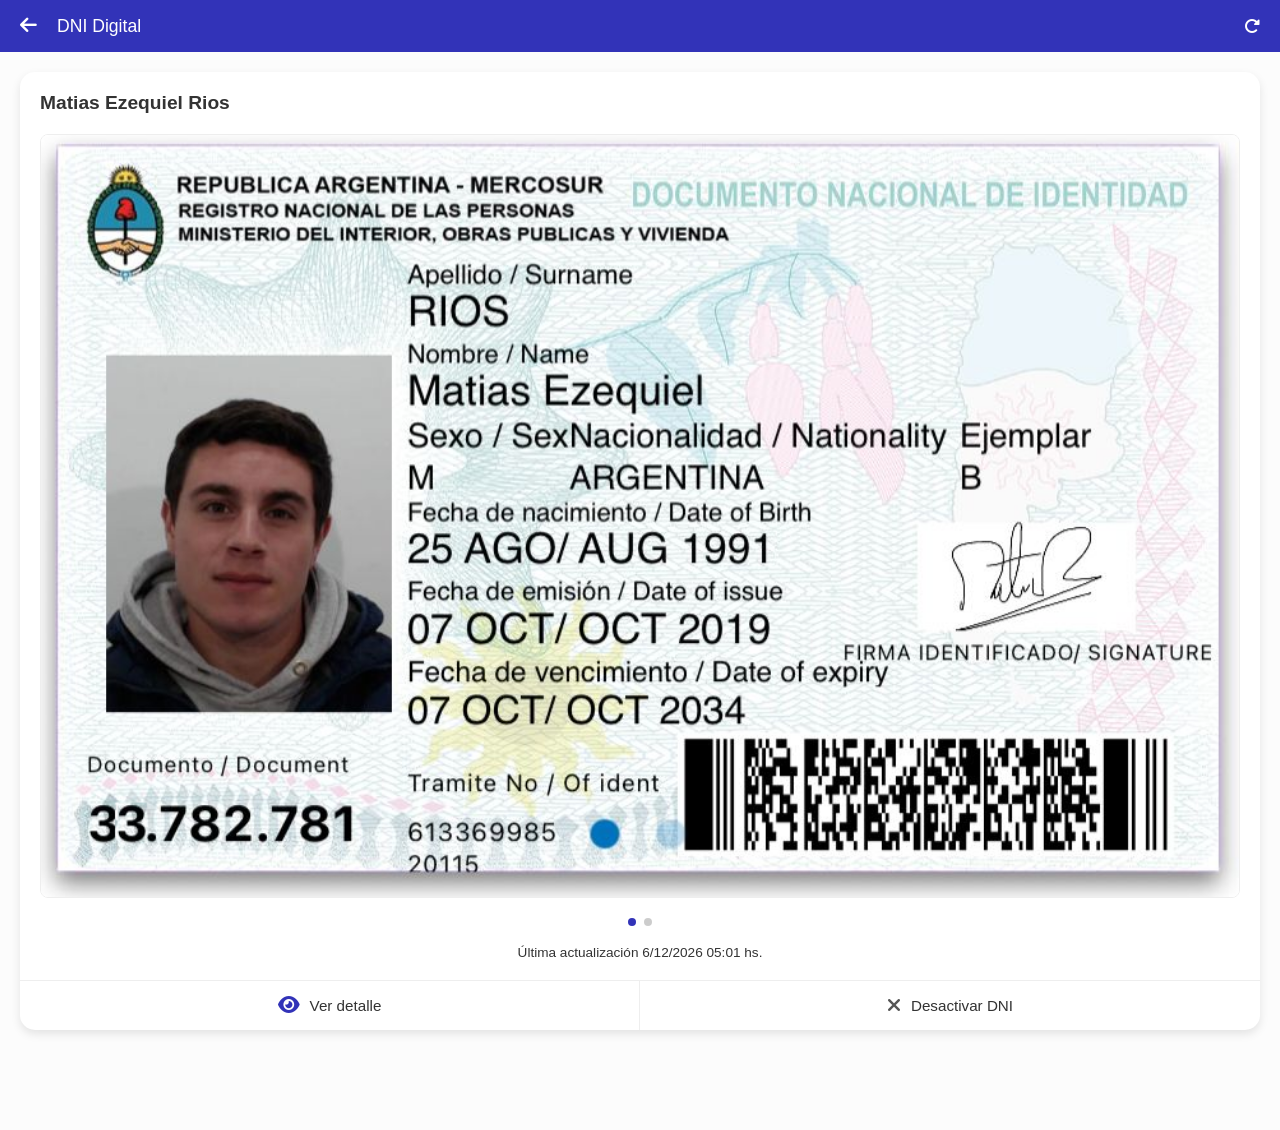
==== identificacion.html @ c2c8cf87 "first commit" ====
<!DOCTYPE html>
<html lang="es">
<head>
    <meta charset="UTF-8">
    <meta name="viewport" content="width=device-width, initial-scale=1.0, maximum-scale=1.0, user-scalable=no">
    <title>DNI Digital - Mi Argentina</title>
    <link rel="stylesheet" href="https://cdn.jsdelivr.net/npm/swiper@11/swiper-bundle.min.css" />
    <link rel="stylesheet" href="https://cdnjs.cloudflare.com/ajax/libs/font-awesome/6.4.0/css/all.min.css">
    <link rel="stylesheet" href="style.css">
    <style>
        body { background-color: #f8f9fa; margin: 0; padding-bottom: 80px; }
        
        .header-dni-digital {
            background-color: var(--brand-blue);
            color: white;
            padding: 15px 20px;
            display: flex;
            align-items: center;
            justify-content: space-between;
        }

        .header-dni-digital h2 { font-size: 1.1rem; font-weight: 500; margin: 0; flex-grow: 1; margin-left: 20px; }
        .header-dni-digital a { color: white; text-decoration: none; font-size: 1.2rem; }

        .dni-container { padding: 20px; }

        /* Tarjeta Blanca Principal */
        .dni-card-main {
            background: white;
            border-radius: 15px;
            box-shadow: 0 4px 10px rgba(0,0,0,0.1);
            overflow: hidden;
            display: flex;
            flex-direction: column;
        }

        .dni-card-content { padding: 20px; text-align: center; }

        .user-full-name {
            text-align: left;
            font-size: 1.2rem;
            font-weight: 700;
            color: #333;
            margin-bottom: 20px;
        }

        /* Swiper / Imagen DNI */
        .swiper-dni { width: 100%; margin-bottom: 15px; }
        .swiper-dni img {
            width: 100%;
            border-radius: 8px;
            border: 1px solid #eee;
        }

        .update-info {
            color: #666;
            font-size: 0.85rem;
            margin-top: 10px;
        }

        /* Botonera de la tarjeta */
        .dni-card-actions {
            display: grid;
            grid-template-columns: 1fr 1fr;
            border-top: 1px solid #eee;
        }

        .btn-card {
            padding: 15px;
            background: none;
            border: none;
            display: flex;
            align-items: center;
            justify-content: center;
            gap: 10px;
            font-size: 0.95rem;
            color: #333;
            font-weight: 500;
        }

        .btn-card:first-child { border-right: 1px solid #eee; }
        .btn-card i { font-size: 1.2rem; color: var(--brand-blue); }
        .btn-card i.fa-xmark { color: #555; }

        /* Paginación Swiper Personalizada */
        .swiper-pagination-bullet-active { background: var(--brand-blue) !important; }
    </style>
</head>
<body>

    <header class="header-dni-digital">
        <a href="documentos.html"><i class="fa-solid fa-arrow-left"></i></a>
        <h2>DNI Digital</h2>
        <i class="fa-solid fa-rotate-right" onclick="location.reload()"></i>
    </header>

    <main class="dni-container">
        <div class="dni-card-main">
            <div class="dni-card-content">
                <h3 class="user-full-name">Matias Ezequiel Rios</h3>
                
                <div class="swiper swiper-dni">
                    <div class="swiper-wrapper">
                        <div class="swiper-slide">
                            <img src="DNI_frente.png" alt="DNI Frente">
                        </div>
                        <div class="swiper-slide">
                            <img src="DNI_dorso.png" alt="DNI Dorso">
                        </div>
                    </div>
                    <div class="swiper-pagination"></div>
                </div>

                <p class="update-info">Última actualización <span class="current-date"></span></p>
            </div>

            <div class="dni-card-actions">
                <button class="btn-card" onclick="toggleDniDetail()">
                    <i class="fa-solid fa-eye"></i> Ver detalle
                </button>
                <button class="btn-card" onclick="alert('Funcionalidad de seguridad: Para desactivar el DNI digital debes comunicarte con el centro de ayuda.')">
                    <i class="fa-solid fa-xmark"></i> Desactivar DNI
                </button>
            </div>
        </div>
        <div id="dni-detail-info" class="dni-detail-container" style="display: none;">
    <div class="detail-group">
        <label>Nombre</label>
        <p>Matias Ezequiel</p>
    </div>
    <div class="detail-group">
        <label>Apellido</label>
        <p>Rios</p>
    </div>
    <div class="detail-group">
        <label>DNI</label>
        <p>33.782.781</p>
    </div>
    <div class="detail-group">
        <label>Ejemplar</label>
        <p>C</p>
    </div>
    <div class="detail-group">
        <label>Nacimiento</label>
        <p>25/08/1991</p>
    </div>
    <div class="detail-group">
        <label>Vencimiento</label>
        <p>07/10/2034</p>
    </div>
</div>
    </main>

    <nav class="footer-nav">
        <a href="home.html" class="nav-item active"><i class="fa-solid fa-house"></i><span>Inicio</span></a>
        <div class="nav-item"><i class="fa-solid fa-newspaper"></i><span>Novedades</span></div>
        <div class="nav-item"><i class="fa-solid fa-phone"></i><span>Teléfonos</span></div>
        <div class="nav-item"><i class="fa-solid fa-face-smile"></i><span>Tina</span></div>
    </nav>

    <script src="https://cdn.jsdelivr.net/npm/swiper@11/swiper-bundle.min.js"></script>
    <script>
        const swiper = new Swiper('.swiper-dni', {
            pagination: { el: '.swiper-pagination', clickable: true },
        });

        // Fecha Actual
        const dateEl = document.querySelector('.current-date');
        const now = new Date();
        dateEl.innerText = now.toLocaleDateString('es-AR') + " " + 
                          now.getHours().toString().padStart(2, '0') + ":" + 
                          now.getMinutes().toString().padStart(2, '0') + " hs.";
    
    function toggleDniDetail() {
    const detailDiv = document.getElementById('dni-detail-info');
    const isHidden = detailDiv.style.display === 'none';
    
    if (isHidden) {
        detailDiv.style.display = 'block';
        // Desplazar suavemente hacia abajo para ver la info
        detailDiv.scrollIntoView({ behavior: 'smooth' });
    } else {
        detailDiv.style.display = 'none';
    }
}
    </script>
</body>
</html>
---- style.css ----
/*:root {
    --brand-blue: #3233B8; // El azul profundo de la captura 
    --bg-gray: #fcfcfc;
    --text-black: #1a1a1a;
    --border-radius: 14px;
}
*/

:root {
    --brand-blue: #3233B8;
    --bg-gray: #fcfcfc;
    --text-black: #1a1a1a;
    --border-radius: 14px;
    /* Forzamos que los controles del sistema (scrollbars, etc) sean claros */
    color-scheme: light only; /*color-scheme: light; */
}

* {
    margin: 0;
    padding: 0;
    box-sizing: border-box;
    font-family: 'Segoe UI', Tahoma, Geneva, Verdana, sans-serif;
}

/*body {
    background-color: var(--bg-gray);
    padding-bottom: 80px;
}*/
body {
    /*background-color: ;*/
    /*color: ;*/ /* Asegura que el texto sea negro */
    /*padding-bottom: 80px;*/

    background-color: var(--bg-gray) !important;
    color: var(--text-black) !important;
    padding-bottom: 80px;
    
    /* Esta propiedad es experimental pero ayuda en navegadores basados en Chromium */
    forced-color-adjust: none;
}

/* Header */
.header-main {
    background-color: var(--brand-blue);
    padding: 15px 20px 40px;
    color: white;
    border-bottom-left-radius: 0;
    border-bottom-right-radius: 0;
}

.header-top {
    display: flex;
    justify-content: space-between;
    align-items: center;
    margin-bottom: 25px;
}

.menu-icon { font-size: 22px; }
/*.app-logo { height: 28px; filter: brightness(0) invert(1); }*/
.app-logo { height: 28px; }

.profile-icon {
    position: relative;
    background: #8e8e8e;
    width: 40px;
    height: 40px;
    border-radius: 50%;
    display: flex;
    justify-content: center;
    align-items: center;
}

.check-badge {
    position: absolute;
    bottom: 0;
    right: -2px;
    background: white;
    color: var(--brand-blue);
    font-size: 8px;
    width: 14px;
    height: 14px;
    border-radius: 50%;
    display: flex;
    justify-content: center;
    align-items: center;
}

.greeting h1 {
    font-size: 1rem;
    text-align: center;
    font-weight: 500;
}

/* Contenido */
.content {
    margin-top: -20px;
    padding: 0 20px;
}

.info-card {
    background: white;
    border-radius: var(--border-radius);
    padding: 25px;
    display: flex;
    align-items: center;
    gap: 20px;
    box-shadow: 0 4px 15px rgba(0,0,0,0.05);
    margin-bottom: 30px;
}

.card-main-icon {
    font-size: 40px;
    color: var(--brand-blue);
}

.card-text p { font-size: 0.95rem; margin-bottom: 10px; color: #444; }

.btn-action {
    background: var(--brand-blue);
    color: white;
    border: none;
    padding: 8px 25px;
    border-radius: 20px;
    font-weight: 600;
    font-size: 0.85rem;
}

.grid-title {
    font-size: 1.1rem;
    margin-bottom: 20px;
    font-weight: 700;
}

/* Grilla */
.menu-grid {
    display: grid;
    grid-template-columns: repeat(4, 1fr);
    gap: 12px;
    margin-bottom: 30px;
}

.grid-card {
    background: white;
    aspect-ratio: 1/1;
    border-radius: 12px;
    display: flex;
    flex-direction: column;
    justify-content: center;
    align-items: center;
    gap: 8px;
    box-shadow: 0 2px 8px rgba(0,0,0,0.04);
    border: 1px solid #f0f0f0;
}

.grid-card i { font-size: 1.4rem; color: var(--brand-blue); }
.grid-card span { font-size: 0.7rem; color: #555; font-weight: 500; }

/* Banner Perfil */
.profile-banner {
    background: #F2D1D1; /* Color rosado suave del banner */
    border-radius: var(--border-radius);
    padding: 20px;
    display: flex;
    align-items: center;
    gap: 15px;
}

.profile-progress {
    width: 60px;
    height: 60px;
    border: 3px solid #3AB6E3;
    border-radius: 50%;
    display: flex;
    justify-content: center;
    align-items: center;
    font-size: 25px;
    color: #888;
    background: white;
}

.banner-info h4 { font-size: 1rem; margin-bottom: 4px; }
.banner-info p { font-size: 0.8rem; color: #555; }

/* Nav Inferior */
.footer-nav {
    position: fixed;
    bottom: 0;
    left: 0;
    width: 100%;
    background: white;
    display: flex;
    justify-content: space-around;
    padding: 10px 0 15px;
    border-top: 1px solid #eee;
}

.nav-item {
    display: flex;
    flex-direction: column;
    align-items: center;
    color: #777;
    flex: 1;
}

.nav-item i { font-size: 1.3rem; margin-bottom: 4px; }
.nav-item span { font-size: 0.75rem; }
.nav-item.active { color: var(--brand-blue); }

/* Desktop Viewport */
@media (min-width: 600px) {
    body { background: #eee; }
    .header-main, .footer-nav, .content {
        max-width: 450px;
        margin-left: auto;
        margin-right: auto;
    }
    .footer-nav { left: 50%; transform: translateX(-50%); }
}

.header-internal {
    background-color: var(--brand-blue);
    color: white;
    padding: 15px 20px;
    position: sticky;
    top: 0;
    z-index: 100;
}

.header-content {
    display: flex;
    align-items: center;
    justify-content: space-between;
}

.header-content h2 {
    font-size: 1.2rem;
    font-weight: 500;
    flex-grow: 1;
    margin-left: 20px;
}

.back-btn {
    color: white;
    font-size: 1.2rem;
    text-decoration: none;
}

.refresh-icon {
    font-size: 1.2rem;
}

.content-internal {
    padding: 20px;
    display: flex;
    flex-direction: column;
    gap: 15px;
}

.doc-card {
    background: white;
    border-radius: 12px;
    padding: 20px;
    display: flex;
    align-items: center;
    box-shadow: 0 2px 8px rgba(0,0,0,0.05);
    border: 1px solid #eee;
}

.doc-icon-section {
    padding-right: 15px;
    border-right: 1px solid #eee;
    color: var(--brand-blue);
    font-size: 1.8rem;
    min-width: 60px;
    display: flex;
    justify-content: center;
}

.doc-info {
    padding-left: 15px;
    flex-grow: 1;
}

.doc-info h3 {
    font-size: 1rem;
    color: #333;
    font-weight: 600;
    line-height: 1.2;
}

.doc-arrow {
    color: #999;
    font-size: 0.9rem;
}

/* Ajuste para que el nav inferior no pise el contenido */
.bg-light {
    background-color: #f8f9fa;
}

/* Desktop Viewport para internas */
@media (min-width: 600px) {
    .header-internal {
        max-width: 450px;
        margin: 0 auto;
    }
}

/* Acordeón y Detalles */
.doc-details {
    display: none; /* Oculto por defecto */
    background: white;
    margin-top: -10px;
    padding: 20px;
    border-radius: 0 0 12px 12px;
    border: 1px solid #eee;
    border-top: none;
    margin-bottom: 15px;
}

.warning-box {
    background-color: #f8f9fa;
    padding: 15px;
    font-size: 0.85rem;
    color: #666;
    border-radius: 8px;
    line-height: 1.4;
}

.qr-container {
    text-align: center;
    padding: 20px 0;
}

.qr-img {
    width: 200px;
    height: 200px;
    margin-bottom: 10px;
}

.update-text {
    font-size: 0.8rem;
    color: #888;
}

.data-grid {
    display: grid;
    grid-template-columns: 1fr 1fr;
    gap: 15px;
    margin-bottom: 25px;
}

.data-grid label {
    display: block;
    font-size: 0.75rem;
    color: #aaa;
    margin-bottom: 2px;
}

.data-grid p {
    font-size: 0.95rem;
    font-weight: 600;
    color: #333;
}

.full-width { grid-column: span 2; }

/* Estado Vigente (Verde) */
.status-active {
    color: #28a745 !important; /* Verde éxito */
    display: flex;
    align-items: center;
    gap: 5px;
}

/* Botón Azul Grande */
.btn-blue-large {
    width: 100%;
    background-color: var(--brand-blue);
    color: white;
    border: none;
    padding: 15px;
    border-radius: 30px;
    font-size: 1rem;
    font-weight: 600;
    margin-bottom: 20px;
}

.data-source {
    border-top: 1px solid #eee;
    padding-top: 15px;
    font-size: 0.85rem;
}

.data-source p { color: #888; margin-bottom: 3px; }
.data-source strong { color: var(--brand-blue); }

.info-footer {
    display: flex;
    gap: 10px;
    background: #f8f9fa;
    padding: 15px;
    border-radius: 8px;
    margin-top: 20px;
    font-size: 0.75rem;
    color: #555;
}

.info-footer i { color: var(--brand-blue); font-size: 1.2rem; }
.info-footer span { color: var(--brand-blue); font-weight: 600; }

.doc-arrow i {
    transition: transform 0.3s ease;
}

.swiper-pagination {
    position: relative !important;
    bottom: 0 !important;
    margin-top: 10px;
}

/* Estilo para los botones del footer que no son links */
.footer-nav .nav-item {
    text-decoration: none;
    cursor: pointer;
}

/* Forzar que el texto sea oscuro en la tarjeta */
.dni-card-main p, .dni-card-main h3 {
    color: #333 !important;
}

/**/
.dni-detail-container {
    background: white;
    margin-top: 15px;
    padding: 20px;
    border-radius: 15px;
    box-shadow: 0 4px 10px rgba(0,0,0,0.05);
}

.detail-group {
    margin-bottom: 15px;
    border-bottom: 1px solid #f0f0f0;
    padding-bottom: 8px;
}

.detail-group:last-child {
    border-bottom: none;
}

.detail-group label {
    display: block;
    color: #888;
    font-size: 0.75rem;
    text-transform: uppercase;
    letter-spacing: 0.5px;
    margin-bottom: 4px;
}

.detail-group p {
    color: #333;
    font-size: 1rem;
    font-weight: 600;
    margin: 0;
}
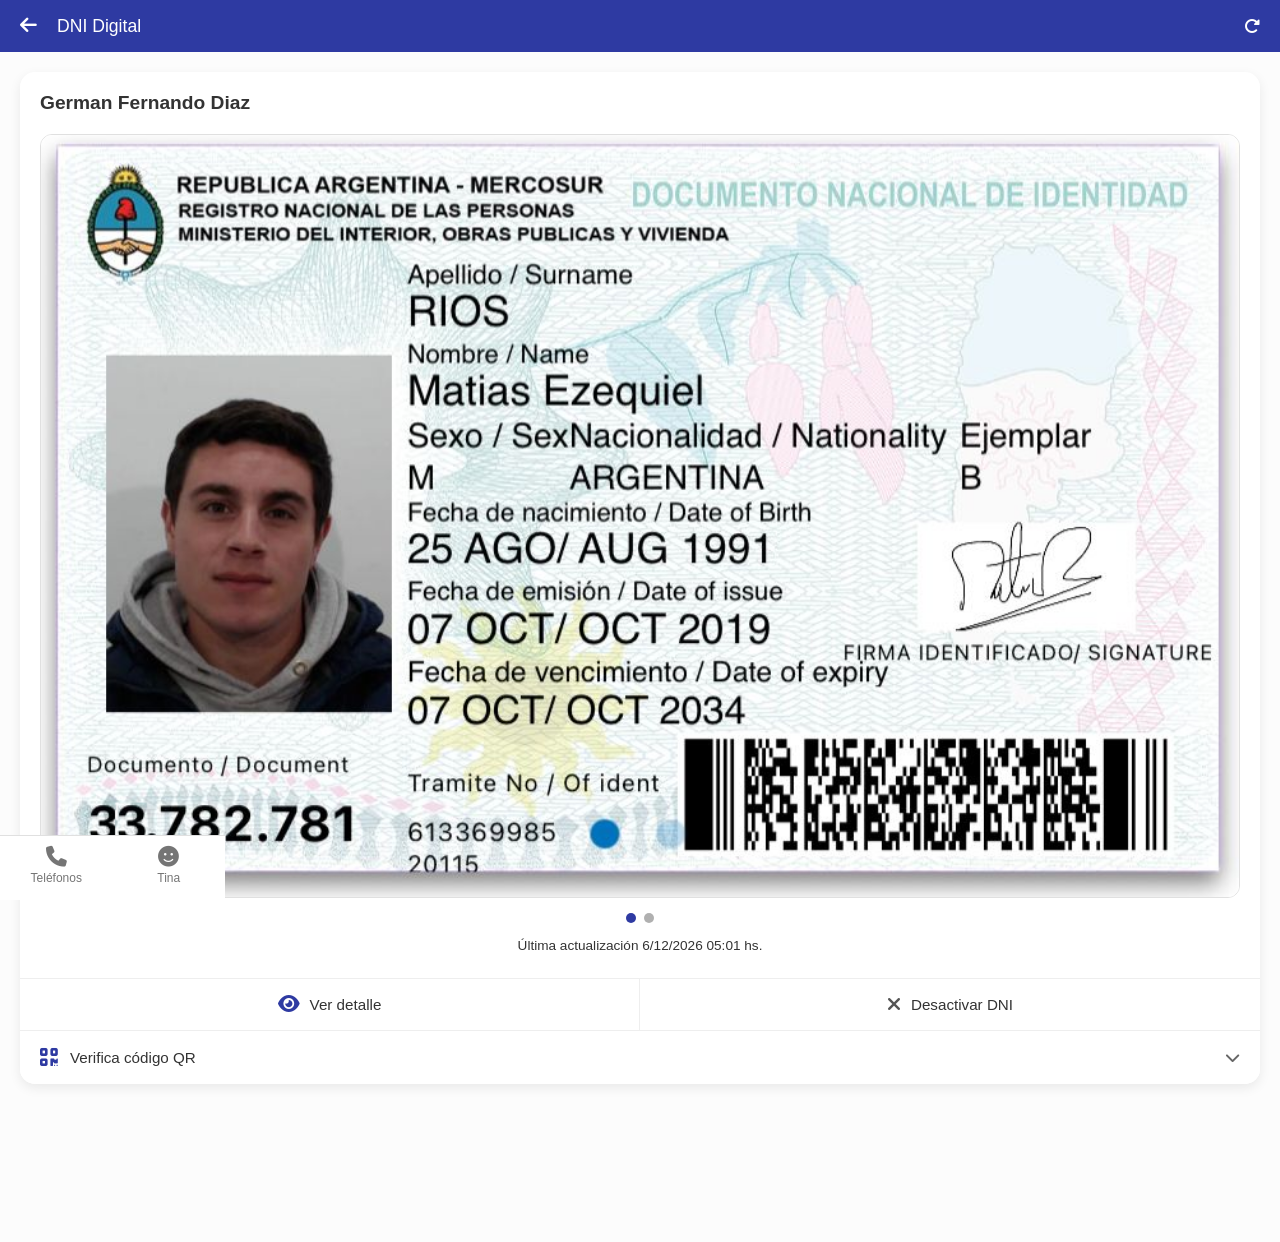
==== commit 63860813: "Actualización: Ajustes de tamaño en código de barras y foto de perfil" ====
--- a/identificacion.html
+++ b/identificacion.html
@@ -8,8 +8,22 @@
     <link rel="stylesheet" href="https://cdnjs.cloudflare.com/ajax/libs/font-awesome/6.4.0/css/all.min.css">
     <link rel="stylesheet" href="style.css">
     <style>
-        body { background-color: #f8f9fa; margin: 0; padding-bottom: 80px; }
+        :root {
+            --brand-blue: #2e3aa2; /* Color azul de la app original */
+            --text-gray: #666666;
+            --light-gray: #f4f6f9;
+            --border-color: #eeeeee;
+        }
+
+        body { 
+            background-color: #f8f9fa; 
+            margin: 0; 
+            font-family: -apple-system, BlinkMacSystemFont, "Segoe UI", Roboto, Helvetica, Arial, sans-serif;
+            padding-bottom: 80px; 
+            overflow-x: hidden;
+        }
         
+        /* Header Fijo */
         .header-dni-digital {
             background-color: var(--brand-blue);
             color: white;
@@ -17,18 +31,31 @@
             display: flex;
             align-items: center;
             justify-content: space-between;
+            position: sticky;
+            top: 0;
+            z-index: 100;
         }
 
         .header-dni-digital h2 { font-size: 1.1rem; font-weight: 500; margin: 0; flex-grow: 1; margin-left: 20px; }
         .header-dni-digital a { color: white; text-decoration: none; font-size: 1.2rem; }
-
-        .dni-container { padding: 20px; }
-
-        /* Tarjeta Blanca Principal */
+        .header-dni-digital i { cursor: pointer; }
+
+        /* Contenedor Swiper Principal de Pantallas (Desplazamiento lateral) */
+        .main-swiper {
+            width: 100%;
+            height: auto;
+        }
+
+        .dni-container { 
+            padding: 20px; 
+            box-sizing: border-box;
+        }
+
+        /* --- PANTALLA 1: TARJETA PRINCIPAL --- */
         .dni-card-main {
             background: white;
             border-radius: 15px;
-            box-shadow: 0 4px 10px rgba(0,0,0,0.1);
+            box-shadow: 0 4px 12px rgba(0,0,0,0.08);
             overflow: hidden;
             display: flex;
             flex-direction: column;
@@ -40,33 +67,51 @@
             text-align: left;
             font-size: 1.2rem;
             font-weight: 700;
-            color: #333;
-            margin-bottom: 20px;
-        }
-
-        /* Swiper / Imagen DNI */
+            color: #222;
+            margin: 0 0 20px 0;
+        }
+
+        /* Swiper interno del DNI (Frente / Dorso) */
         .swiper-dni { width: 100%; margin-bottom: 15px; }
         .swiper-dni img {
             width: 100%;
-            border-radius: 8px;
-            border: 1px solid #eee;
+            border-radius: 12px;
+            border: 1px solid #e0e0e0;
+            display: block;
+        }
+
+        /* Indicadores de paginación circulares */
+        .dots-container {
+            display: flex;
+            justify-content: center;
+            gap: 8px;
+            margin-bottom: 15px;
+        }
+        .dot {
+            width: 10px;
+            height: 10px;
+            border-radius: 50%;
+            background-color: #b0b0b0;
+        }
+        .dot.active {
+            background-color: var(--brand-blue);
         }
 
         .update-info {
-            color: #666;
+            color: var(--text-gray);
             font-size: 0.85rem;
-            margin-top: 10px;
-        }
-
-        /* Botonera de la tarjeta */
+            margin: 15px 0 5px 0;
+        }
+
+        /* Acciones: Ver detalle / Desactivar */
         .dni-card-actions {
             display: grid;
             grid-template-columns: 1fr 1fr;
-            border-top: 1px solid #eee;
+            border-top: 1px solid var(--border-color);
         }
 
         .btn-card {
-            padding: 15px;
+            padding: 16px;
             background: none;
             border: none;
             display: flex;
@@ -76,14 +121,176 @@
             font-size: 0.95rem;
             color: #333;
             font-weight: 500;
-        }
-
-        .btn-card:first-child { border-right: 1px solid #eee; }
+            cursor: pointer;
+        }
+
+        .btn-card:first-child { border-right: 1px solid var(--border-color); }
         .btn-card i { font-size: 1.2rem; color: var(--brand-blue); }
         .btn-card i.fa-xmark { color: #555; }
 
-        /* Paginación Swiper Personalizada */
-        .swiper-pagination-bullet-active { background: var(--brand-blue) !important; }
+        /* Botón Desplegable QR */
+        .btn-qr-dropdown {
+            width: 100%;
+            padding: 16px 20px;
+            background: white;
+            border: none;
+            border-top: 1px solid var(--border-color);
+            display: flex;
+            align-items: center;
+            justify-content: space-between;
+            font-size: 0.95rem;
+            color: #333;
+            font-weight: 500;
+            cursor: pointer;
+            box-sizing: border-box;
+        }
+        .btn-qr-dropdown .left-side {
+            display: flex;
+            align-items: center;
+            gap: 12px;
+        }
+        .btn-qr-dropdown i.fa-qrcode {
+            font-size: 1.3rem;
+            color: var(--brand-blue);
+        }
+        .btn-qr-dropdown .arrow-icon {
+            color: #666;
+            transition: transform 0.3s ease;
+        }
+        .btn-qr-dropdown.open .arrow-icon {
+            transform: rotate(180deg);
+        }
+
+        /* Contenedor del QR colapsable */
+        .qr-collapse-content {
+            max-height: 0;
+            overflow: hidden;
+            transition: max-height 0.3s ease-out;
+            background: white;
+            text-align: center;
+        }
+        .qr-collapse-content.show {
+            max-height: 350px; /* Espacio suficiente para el QR */
+        }
+        .qr-container-wrapper {
+            padding: 10px 20px 30px 20px;
+            display: flex;
+            justify-content: center;
+            align-items: center;
+        }
+        .qr-container-wrapper img {
+            width: 240px;
+            height: 240px;
+            object-fit: contain;
+        }
+
+
+        /* --- PANTALLA 2: DETALLE COMPLETO (Slide Derecho) --- */
+        .dni-detail-slide {
+            background: white;
+            min-height: calc(100vh - 140px);
+            padding: 30px 24px;
+            box-sizing: border-box;
+        }
+
+        .detail-profile-header {
+            display: flex;
+            flex-direction: column;
+            align-items: center;
+            margin-bottom: 25px;
+        }
+
+        /* Rediseño compacto del contenedor de la foto de perfil */
+        .crop-cara-container {
+            width: 85px;
+            height: 85px;
+            border-radius: 50%;
+            overflow: hidden;
+            position: relative;
+            border: 1px solid #ddd;
+            margin-bottom: 18px;
+            box-shadow: 0 2px 6px rgba(0,0,0,0.05);
+        }
+        .crop-cara-container img {
+            position: absolute;
+            width: 390%; 
+            top: -80%;
+            left: -18%;
+        }
+
+        /* Código de barras achicado con proporciones de app nativa */
+        .detail-barcode {
+            width: 170px;
+            height: auto;
+            margin-bottom: 10px;
+            display: block;
+        }
+
+        /* Grid de información del Detalle */
+        .detail-info-grid {
+            margin-top: 15px;
+            display: flex;
+            flex-direction: column;
+            gap: 18px;
+        }
+
+        .detail-group {
+            display: flex;
+            flex-direction: column;
+            text-align: left;
+            border-bottom: 1px solid #f1f1f1;
+            padding-bottom: 8px;
+        }
+
+        .detail-group label {
+            font-size: 0.85rem;
+            color: #888888;
+            margin-bottom: 4px;
+            font-weight: 400;
+        }
+
+        .detail-group p {
+            font-size: 1.05rem;
+            color: #111111;
+            font-weight: 600;
+            margin: 0;
+        }
+
+
+        /* Bottom Navigation Bar Fija */
+        .footer-nav {
+            position: fixed;
+            bottom: 0;
+            left: 0;
+            width: 100%;
+            height: 65px;
+            background: white;
+            border-top: 1px solid #e0e0e0;
+            display: flex;
+            justify-content: space-around;
+            align-items: center;
+            z-index: 100;
+        }
+
+        .nav-item {
+            display: flex;
+            flex-direction: column;
+            align-items: center;
+            color: #757575;
+            font-size: 0.75rem;
+            text-decoration: none;
+            font-weight: 500;
+            flex: 1;
+        }
+
+        .nav-item i {
+            font-size: 1.3rem;
+            margin-bottom: 4px;
+        }
+
+        .nav-item.active {
+            color: var(--brand-blue);
+        }
     </style>
 </head>
 <body>
@@ -94,62 +301,116 @@
         <i class="fa-solid fa-rotate-right" onclick="location.reload()"></i>
     </header>
 
-    <main class="dni-container">
-        <div class="dni-card-main">
-            <div class="dni-card-content">
-                <h3 class="user-full-name">Matias Ezequiel Rios</h3>
-                
-                <div class="swiper swiper-dni">
-                    <div class="swiper-wrapper">
-                        <div class="swiper-slide">
-                            <img src="DNI_frente.png" alt="DNI Frente">
+    <div class="swiper main-swiper">
+        <div class="swiper-wrapper">
+            
+            <div class="swiper-slide dni-container">
+                <div class="dni-card-main">
+                    <div class="dni-card-content">
+                        <h3 class="user-full-name">German Fernando Diaz</h3>
+                        
+                        <div class="swiper swiper-dni">
+                            <div class="swiper-wrapper">
+                                <div class="swiper-slide">
+                                    <img src="DNI_frente.png" alt="DNI Frente">
+                                </div>
+                                <div class="swiper-slide">
+                                    <img src="DNI_dorso.png" alt="DNI Dorso">
+                                </div>
+                            </div>
                         </div>
-                        <div class="swiper-slide">
-                            <img src="DNI_dorso.png" alt="DNI Dorso">
+
+                        <div class="dots-container">
+                            <div class="dot active"></div>
+                            <div class="dot"></div>
                         </div>
-                    </div>
-                    <div class="swiper-pagination"></div>
+
+                        <p class="update-info">Última actualización <span class="current-date"></span></p>
+                    </div>
+
+                    <div class="dni-card-actions">
+                        <button class="btn-card" onclick="goToDetailSlide()">
+                            <i class="fa-solid fa-eye"></i> Ver detalle
+                        </button>
+                        <button class="btn-card" onclick="alert('Funcionalidad de seguridad: Para desactivar el DNI digital debes comunicarte con el centro de ayuda.')">
+                            <i class="fa-solid fa-xmark"></i> Desactivar DNI
+                        </button>
+                    </div>
+
+                    <button class="btn-qr-dropdown" id="btn-qr" onclick="toggleQrDropdown()">
+                        <span class="left-side">
+                            <i class="fa-solid fa-qrcode"></i> Verifica código QR
+                        </span>
+                        <i class="fa-solid fa-chevron-down arrow-icon"></i>
+                    </button>
+
+                    <div class="qr-collapse-content" id="qr-collapse">
+                        <div class="qr-container-wrapper">
+                            <img src="qr.png" alt="Código QR de Validación">
+                        </div>
+                    </div>
                 </div>
-
-                <p class="update-info">Última actualización <span class="current-date"></span></p>
             </div>
-
-            <div class="dni-card-actions">
-                <button class="btn-card" onclick="toggleDniDetail()">
-                    <i class="fa-solid fa-eye"></i> Ver detalle
-                </button>
-                <button class="btn-card" onclick="alert('Funcionalidad de seguridad: Para desactivar el DNI digital debes comunicarte con el centro de ayuda.')">
-                    <i class="fa-solid fa-xmark"></i> Desactivar DNI
-                </button>
+            
+            <div class="swiper-slide dni-detail-slide">
+                <div class="detail-profile-header">
+                    <div class="crop-cara-container">
+                        <img src="DNI_frente.png" alt="Cara extraída">
+                    </div>
+                    
+                    <img src="barras.png" alt="Código de barras" class="detail-barcode">
+                </div>
+
+                <div class="detail-info-grid">
+                    <div class="detail-group">
+                        <label>DNI</label>
+                        <p>33.782.781</p>
+                    </div>
+                    <div class="detail-group">
+                        <label>Número de trámite</label>
+                        <p>649472247</p>
+                    </div>
+                    <div class="detail-group">
+                        <label>Fecha de emisión</label>
+                        <p>07/10/2019</p>
+                    </div>
+                    <div class="detail-group">
+                        <label>Fecha de vencimiento</label>
+                        <p>07/10/2034</p>
+                    </div>
+                    <div class="detail-group">
+                        <label>Nombre</label>
+                        <p>Matias Ezequiel</p>
+                    </div>
+                    <div class="detail-group">
+                        <label>Apellido</label>
+                        <p>RIOS</p>
+                    </div>
+                    <div class="detail-group">
+                        <label>Sexo</label>
+                        <p>M</p>
+                    </div>
+                    <div class="detail-group">
+                        <label>Fecha de nacimiento</label>
+                        <p>25/08/1991</p>
+                    </div>
+                    <div class="detail-group">
+                        <label>Nacionalidad</label>
+                        <p>AR</p>
+                    </div>
+                    <div class="detail-group">
+                        <label>Lugar de nacimiento</label>
+                        <p>ARGENTINA</p>
+                    </div>
+                    <div class="detail-group">
+                        <label>Domicilio</label>
+                        <p>TALCAHUANO 994, MONTE GRANDE, 1242</p>
+                    </div>
+                </div>
             </div>
+
         </div>
-        <div id="dni-detail-info" class="dni-detail-container" style="display: none;">
-    <div class="detail-group">
-        <label>Nombre</label>
-        <p>Matias Ezequiel</p>
     </div>
-    <div class="detail-group">
-        <label>Apellido</label>
-        <p>Rios</p>
-    </div>
-    <div class="detail-group">
-        <label>DNI</label>
-        <p>33.782.781</p>
-    </div>
-    <div class="detail-group">
-        <label>Ejemplar</label>
-        <p>C</p>
-    </div>
-    <div class="detail-group">
-        <label>Nacimiento</label>
-        <p>25/08/1991</p>
-    </div>
-    <div class="detail-group">
-        <label>Vencimiento</label>
-        <p>07/10/2034</p>
-    </div>
-</div>
-    </main>
 
     <nav class="footer-nav">
         <a href="home.html" class="nav-item active"><i class="fa-solid fa-house"></i><span>Inicio</span></a>
@@ -160,29 +421,51 @@
 
     <script src="https://cdn.jsdelivr.net/npm/swiper@11/swiper-bundle.min.js"></script>
     <script>
-        const swiper = new Swiper('.swiper-dni', {
-            pagination: { el: '.swiper-pagination', clickable: true },
+        const mainSwiper = new Swiper('.main-swiper', {
+            slidesPerView: 1,
+            spaceBetween: 0,
+            allowTouchMove: true 
         });
 
-        // Fecha Actual
+        const cardSwiper = new Swiper('.swiper-dni', {
+            slidesPerView: 1,
+            spaceBetween: 10,
+            on: {
+                slideChange: function () {
+                    const dots = document.querySelectorAll('.dot');
+                    dots.forEach((dot, index) => {
+                        if (index === this.activeIndex) {
+                            dot.classList.add('active');
+                        } else {
+                            dot.classList.remove('active');
+                        }
+                    });
+                }
+            }
+        });
+
         const dateEl = document.querySelector('.current-date');
         const now = new Date();
         dateEl.innerText = now.toLocaleDateString('es-AR') + " " + 
                           now.getHours().toString().padStart(2, '0') + ":" + 
                           now.getMinutes().toString().padStart(2, '0') + " hs.";
-    
-    function toggleDniDetail() {
-    const detailDiv = document.getElementById('dni-detail-info');
-    const isHidden = detailDiv.style.display === 'none';
-    
-    if (isHidden) {
-        detailDiv.style.display = 'block';
-        // Desplazar suavemente hacia abajo para ver la info
-        detailDiv.scrollIntoView({ behavior: 'smooth' });
-    } else {
-        detailDiv.style.display = 'none';
-    }
-}
+
+        function toggleQrDropdown() {
+            const dropdownBtn = document.getElementById('btn-qr');
+            const qrCollapse = document.getElementById('qr-collapse');
+            
+            if (qrCollapse.classList.contains('show')) {
+                qrCollapse.classList.remove('show');
+                dropdownBtn.classList.remove('open');
+            } else {
+                qrCollapse.classList.add('show');
+                dropdownBtn.classList.add('open');
+            }
+        }
+
+        function goToDetailSlide() {
+            mainSwiper.slideNext();
+        }
     </script>
 </body>
 </html>
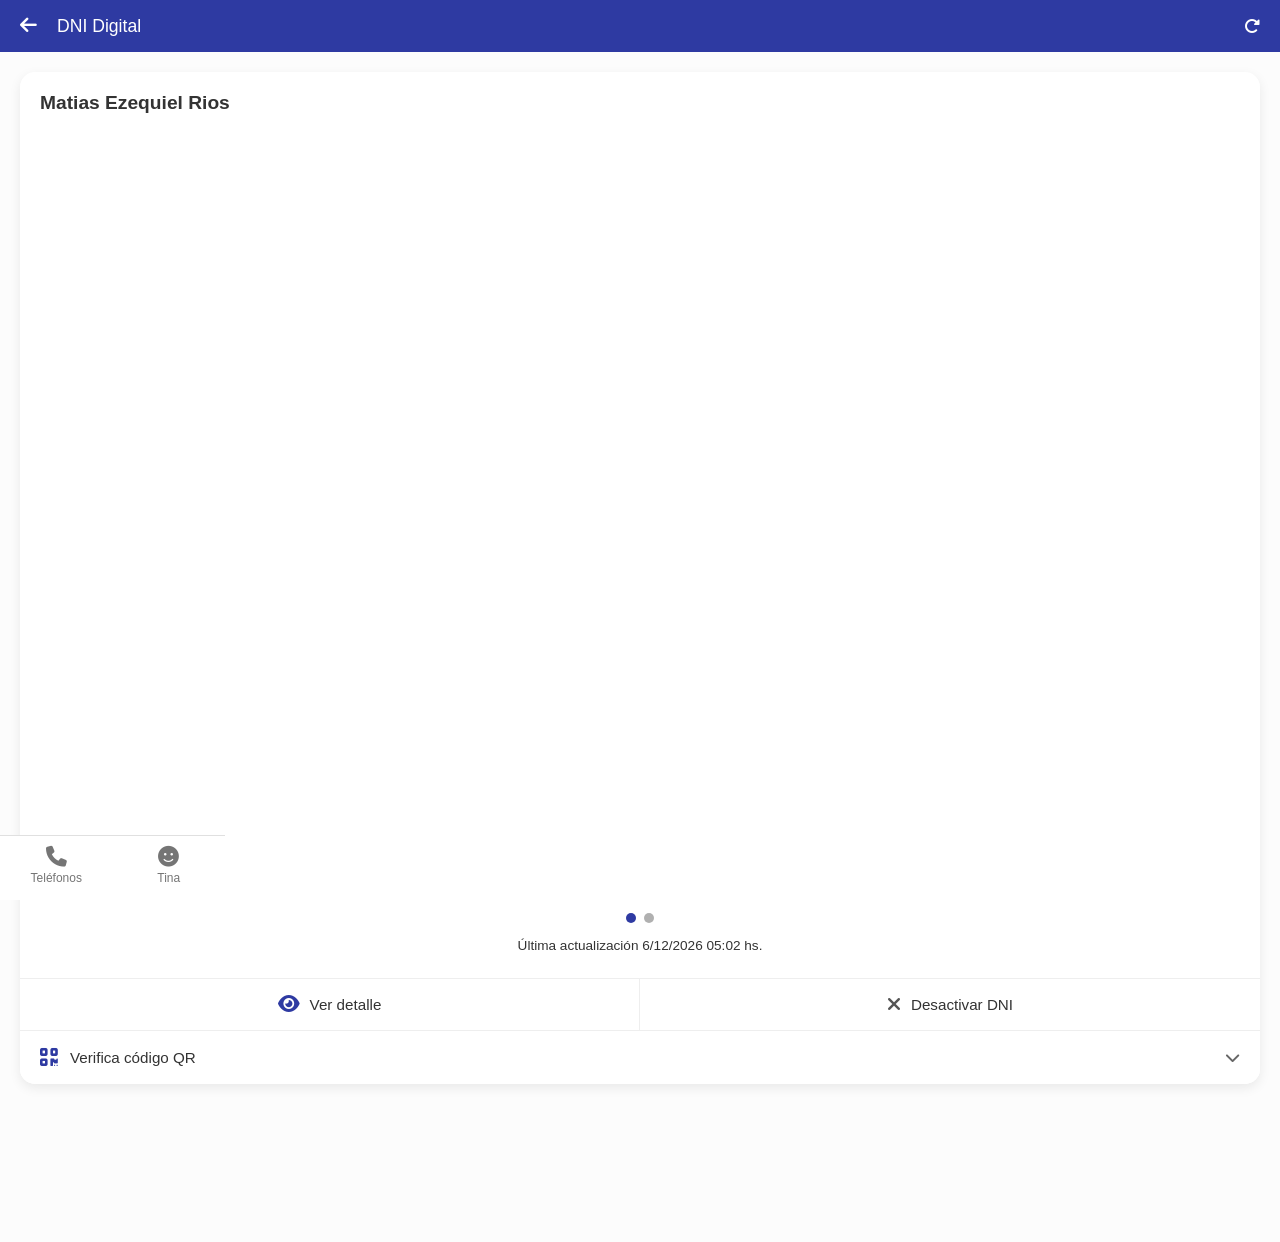
==== commit 2c672a36: "Actualización: Ajustes de tamaño en código de barras y foto de perfil" ====
--- a/identificacion.html
+++ b/identificacion.html
@@ -23,7 +23,7 @@
             overflow-x: hidden;
         }
         
-        /* Header Fijo */
+        /* Header Fijo Dinámico */
         .header-dni-digital {
             background-color: var(--brand-blue);
             color: white;
@@ -37,7 +37,7 @@
         }
 
         .header-dni-digital h2 { font-size: 1.1rem; font-weight: 500; margin: 0; flex-grow: 1; margin-left: 20px; }
-        .header-dni-digital a { color: white; text-decoration: none; font-size: 1.2rem; }
+        .header-dni-digital a { color: white; text-decoration: none; font-size: 1.2rem; cursor: pointer; }
         .header-dni-digital i { cursor: pointer; }
 
         /* Contenedor Swiper Principal de Pantallas (Desplazamiento lateral) */
@@ -71,8 +71,18 @@
             margin: 0 0 20px 0;
         }
 
-        /* Swiper interno del DNI (Frente / Dorso) */
-        .swiper-dni { width: 100%; margin-bottom: 15px; }
+        /* Swiper interno del DNI (Frente / Dorso) con Perspectiva 3D */
+        .swiper-dni { 
+            width: 100%; 
+            margin-bottom: 15px; 
+            perspective: 1200px; 
+        }
+        
+        .swiper-dni .swiper-slide {
+            backface-visibility: hidden;
+            -webkit-backface-visibility: hidden;
+        }
+
         .swiper-dni img {
             width: 100%;
             border-radius: 12px;
@@ -170,7 +180,7 @@
             text-align: center;
         }
         .qr-collapse-content.show {
-            max-height: 350px; /* Espacio suficiente para el QR */
+            max-height: 350px; 
         }
         .qr-container-wrapper {
             padding: 10px 20px 30px 20px;
@@ -185,7 +195,7 @@
         }
 
 
-        /* --- PANTALLA 2: DETALLE COMPLETO (Slide Derecho) --- */
+        /* --- PANTALLA 2: DETALLE COMPLETO (Integrado en el Swiper) --- */
         .dni-detail-slide {
             background: white;
             min-height: calc(100vh - 140px);
@@ -200,7 +210,7 @@
             margin-bottom: 25px;
         }
 
-        /* Rediseño compacto del contenedor de la foto de perfil */
+        /* Contenedor de la foto de perfil */
         .crop-cara-container {
             width: 85px;
             height: 85px;
@@ -218,7 +228,7 @@
             left: -18%;
         }
 
-        /* Código de barras achicado con proporciones de app nativa */
+        /* Código de barras */
         .detail-barcode {
             width: 170px;
             height: auto;
@@ -226,7 +236,7 @@
             display: block;
         }
 
-        /* Grid de información del Detalle */
+        /* Grid de información */
         .detail-info-grid {
             margin-top: 15px;
             display: flex;
@@ -296,9 +306,9 @@
 <body>
 
     <header class="header-dni-digital">
-        <a href="documentos.html"><i class="fa-solid fa-arrow-left"></i></a>
-        <h2>DNI Digital</h2>
-        <i class="fa-solid fa-rotate-right" onclick="location.reload()"></i>
+        <a id="btn-header-back" onclick="handleHeaderBack()"><i class="fa-solid fa-arrow-left"></i></a>
+        <h2 id="text-header-title">DNI Digital</h2>
+        <i id="btn-header-refresh" class="fa-solid fa-rotate-right" onclick="location.reload()"></i>
     </header>
 
     <div class="swiper main-swiper">
@@ -307,9 +317,9 @@
             <div class="swiper-slide dni-container">
                 <div class="dni-card-main">
                     <div class="dni-card-content">
-                        <h3 class="user-full-name">German Fernando Diaz</h3>
+                        <h3 class="user-full-name">Matias Ezequiel Rios</h3>
                         
-                        <div class="swiper swiper-dni">
+                        <div class="swiper swiper-dni swiper-flip">
                             <div class="swiper-wrapper">
                                 <div class="swiper-slide">
                                     <img src="DNI_frente.png" alt="DNI Frente">
@@ -329,7 +339,7 @@
                     </div>
 
                     <div class="dni-card-actions">
-                        <button class="btn-card" onclick="goToDetailSlide()">
+                        <button class="btn-card" onclick="mainSwiper.slideNext()">
                             <i class="fa-solid fa-eye"></i> Ver detalle
                         </button>
                         <button class="btn-card" onclick="alert('Funcionalidad de seguridad: Para desactivar el DNI digital debes comunicarte con el centro de ayuda.')">
@@ -352,59 +362,60 @@
                 </div>
             </div>
             
-            <div class="swiper-slide dni-detail-slide">
-                <div class="detail-profile-header">
-                    <div class="crop-cara-container">
-                        <img src="DNI_frente.png" alt="Cara extraída">
+            <div class="swiper-slide">
+                <div class="dni-detail-slide">
+                    <div class="detail-profile-header">
+                        <div class="crop-cara-container">
+                            <img src="DNI_frente.png" alt="Cara extraída">
+                        </div>
+                        <img src="barras.png" alt="Código de barras" class="detail-barcode">
                     </div>
-                    
-                    <img src="barras.png" alt="Código de barras" class="detail-barcode">
-                </div>
-
-                <div class="detail-info-grid">
-                    <div class="detail-group">
-                        <label>DNI</label>
-                        <p>33.782.781</p>
-                    </div>
-                    <div class="detail-group">
-                        <label>Número de trámite</label>
-                        <p>649472247</p>
-                    </div>
-                    <div class="detail-group">
-                        <label>Fecha de emisión</label>
-                        <p>07/10/2019</p>
-                    </div>
-                    <div class="detail-group">
-                        <label>Fecha de vencimiento</label>
-                        <p>07/10/2034</p>
-                    </div>
-                    <div class="detail-group">
-                        <label>Nombre</label>
-                        <p>Matias Ezequiel</p>
-                    </div>
-                    <div class="detail-group">
-                        <label>Apellido</label>
-                        <p>RIOS</p>
-                    </div>
-                    <div class="detail-group">
-                        <label>Sexo</label>
-                        <p>M</p>
-                    </div>
-                    <div class="detail-group">
-                        <label>Fecha de nacimiento</label>
-                        <p>25/08/1991</p>
-                    </div>
-                    <div class="detail-group">
-                        <label>Nacionalidad</label>
-                        <p>AR</p>
-                    </div>
-                    <div class="detail-group">
-                        <label>Lugar de nacimiento</label>
-                        <p>ARGENTINA</p>
-                    </div>
-                    <div class="detail-group">
-                        <label>Domicilio</label>
-                        <p>TALCAHUANO 994, MONTE GRANDE, 1242</p>
+
+                    <div class="detail-info-grid">
+                        <div class="detail-group">
+                            <label>DNI</label>
+                            <p>33.782.781</p>
+                        </div>
+                        <div class="detail-group">
+                            <label>Número de trámite</label>
+                            <p>532145978</p>
+                        </div>
+                        <div class="detail-group">
+                            <label>Fecha de emisión</label>
+                            <p>07/10/2019</p>
+                        </div>
+                        <div class="detail-group">
+                            <label>Fecha de vencimiento</label>
+                            <p>07/10/2034</p>
+                        </div>
+                        <div class="detail-group">
+                            <label>Nombre</label>
+                            <p>Matias Ezequiel</p>
+                        </div>
+                        <div class="detail-group">
+                            <label>Apellido</label>
+                            <p>RIOS</p>
+                        </div>
+                        <div class="detail-group">
+                            <label>Sexo</label>
+                            <p>M</p>
+                        </div>
+                        <div class="detail-group">
+                            <label>Fecha de nacimiento</label>
+                            <p>25/08/1991</p>
+                        </div>
+                        <div class="detail-group">
+                            <label>Nacionalidad</label>
+                            <p>AR</p>
+                        </div>
+                        <div class="detail-group">
+                            <label>Lugar de nacimiento</label>
+                            <p>ARGENTINA</p>
+                        </div>
+                        <div class="detail-group">
+                            <label>Domicilio</label>
+                            <p>TALCAHUANO 994, MONTE GRANDE</p>
+                        </div>
                     </div>
                 </div>
             </div>
@@ -421,15 +432,39 @@
 
     <script src="https://cdn.jsdelivr.net/npm/swiper@11/swiper-bundle.min.js"></script>
     <script>
+        // Elementos del Header para cambios dinámicos
+        const textHeaderTitle = document.getElementById('text-header-title');
+        const btnHeaderRefresh = document.getElementById('btn-header-refresh');
+
         const mainSwiper = new Swiper('.main-swiper', {
             slidesPerView: 1,
             spaceBetween: 0,
-            allowTouchMove: true 
+            allowTouchMove: true,
+            on: {
+                slideChange: function () {
+                    // Si el slide activo es el 1 (Detalle), emula el header del detalle
+                    if (this.activeIndex === 1) {
+                        textHeaderTitle.innerText = "Datos del DNI";
+                        btnHeaderRefresh.style.display = "none";
+                    } else {
+                        // Si vuelve al slide 0 (Tarjeta), restaura el header del DNI
+                        textHeaderTitle.innerText = "DNI Digital";
+                        btnHeaderRefresh.style.display = "block";
+                    }
+                }
+            }
         });
 
         const cardSwiper = new Swiper('.swiper-dni', {
+            effect: 'flip',
+            nested: true, 
+            grabCursor: true,
             slidesPerView: 1,
-            spaceBetween: 10,
+            spaceBetween: 0,
+            flipEffect: {
+                slideShadows: true,
+                limitRotation: true
+            },
             on: {
                 slideChange: function () {
                     const dots = document.querySelectorAll('.dot');
@@ -444,6 +479,16 @@
             }
         });
 
+        // Acción de la flecha del header dependiendo de dónde esté parado el Swiper
+        function handleHeaderBack() {
+            if (mainSwiper.activeIndex === 1) {
+                mainSwiper.slidePrev(); // Vuelve con efecto inverso deslizando a la izquierda
+            } else {
+                window.location.href = "documentos.html"; // Comportamiento original si está en la tarjeta
+            }
+        }
+
+        // Estampa de tiempo local
         const dateEl = document.querySelector('.current-date');
         const now = new Date();
         dateEl.innerText = now.toLocaleDateString('es-AR') + " " + 
@@ -462,10 +507,6 @@
                 dropdownBtn.classList.add('open');
             }
         }
-
-        function goToDetailSlide() {
-            mainSwiper.slideNext();
-        }
     </script>
 </body>
 </html>
